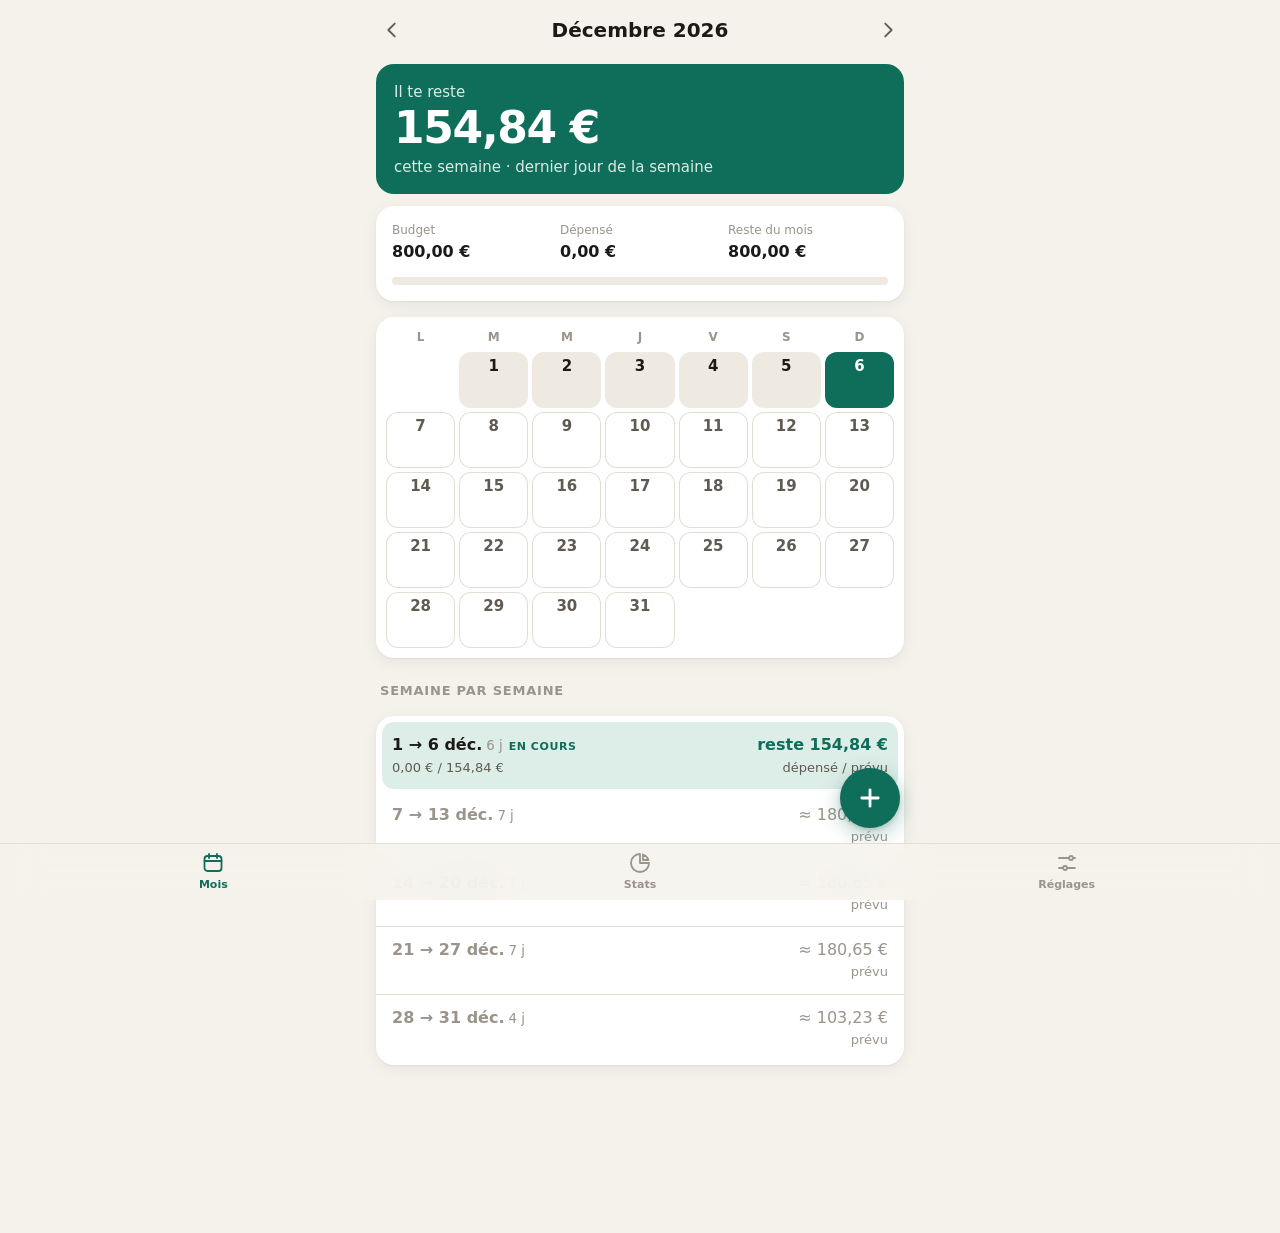
==== index.html @ 7071091b "Appli budget : PWA de suivi de budget mensuel Calendrier, reste de la semaine, stats par tag, réglag" ====
<!doctype html>
<html lang="fr">
<head>
  <meta charset="utf-8">
  <meta name="viewport" content="width=device-width, initial-scale=1, viewport-fit=cover">
  <title>Budget</title>
  <meta name="description" content="Suivi de budget mensuel, hors ligne.">
  <meta name="theme-color" content="#F5F2EC" media="(prefers-color-scheme: light)">
  <meta name="theme-color" content="#121110" media="(prefers-color-scheme: dark)">
  <meta name="color-scheme" content="light dark">
  <meta name="apple-mobile-web-app-capable" content="yes">
  <meta name="mobile-web-app-capable" content="yes">
  <meta name="apple-mobile-web-app-status-bar-style" content="default">
  <meta name="apple-mobile-web-app-title" content="Budget">
  <meta name="format-detection" content="telephone=no">
  <link rel="manifest" href="manifest.json">
  <link rel="apple-touch-icon" href="icons/icon-180.png">
  <link rel="icon" type="image/png" sizes="192x192" href="icons/icon-192.png">
  <link rel="stylesheet" href="styles.css">
</head>
<body>
  <div id="app">
    <main id="view-month" class="view" aria-label="Mois"></main>
    <main id="view-stats" class="view" aria-label="Statistiques" hidden></main>
    <main id="view-settings" class="view" aria-label="Réglages" hidden></main>
  </div>

  <button id="fab" class="fab" type="button" aria-label="Ajouter une dépense">
    <svg viewBox="0 0 24 24" aria-hidden="true"><path d="M12 5v14M5 12h14"/></svg>
  </button>

  <nav class="tabbar" aria-label="Navigation">
    <button type="button" data-tab="month" aria-current="page">
      <svg viewBox="0 0 24 24" aria-hidden="true"><rect x="3.5" y="5" width="17" height="15" rx="3"/><path d="M3.5 10h17M8 3v4M16 3v4"/></svg>
      <span>Mois</span>
    </button>
    <button type="button" data-tab="stats">
      <svg viewBox="0 0 24 24" aria-hidden="true"><path d="M12 3a9 9 0 1 0 9 9h-9z"/><path d="M15 3.5A9 9 0 0 1 20.5 9H15z"/></svg>
      <span>Stats</span>
    </button>
    <button type="button" data-tab="settings">
      <svg viewBox="0 0 24 24" aria-hidden="true"><path d="M4 7h10M18 7h2M4 17h4M12 17h8"/><circle cx="16" cy="7" r="2"/><circle cx="10" cy="17" r="2"/></svg>
      <span>Réglages</span>
    </button>
  </nav>

  <div id="sheet-backdrop" class="sheet-backdrop" hidden></div>
  <section id="sheet" class="sheet" role="dialog" aria-modal="true" aria-labelledby="sheet-title" hidden>
    <div class="sheet-grabber" aria-hidden="true"></div>
    <div id="sheet-body"></div>
  </section>

  <div id="toast" class="toast" role="status" aria-live="polite"></div>
  <input id="import-input" type="file" accept="application/json,.json" hidden>

  <script src="calc.js"></script>
  <script src="storage.js"></script>
  <script src="app.js"></script>
</body>
</html>
---- styles.css ----
/* ---------- Thème ---------- */
:root {
  --bg: #F5F2EC;
  --surface: #FFFFFF;
  --surface-2: #EEEAE2;
  --ink: #1C1A17;
  --ink-2: #5F5A52;
  --ink-3: #9A948A;
  --line: #E3DED4;
  --accent: #0F6E5A;
  --accent-ink: #FFFFFF;
  --accent-soft: #DDEDE7;
  --warn: #C9711C;
  --danger: #C23B2A;
  --danger-soft: #F8E1DC;
  --good: #1B7F46;
  --shadow: 0 1px 2px rgb(40 30 10 / 6%), 0 4px 16px rgb(40 30 10 / 6%);
  --radius: 18px;
  --tabbar-h: 56px;
  --safe-top: env(safe-area-inset-top, 0px);
  --safe-bottom: env(safe-area-inset-bottom, 0px);
  --safe-left: env(safe-area-inset-left, 0px);
  --safe-right: env(safe-area-inset-right, 0px);
  color-scheme: light dark;
}

@media (prefers-color-scheme: dark) {
  :root {
    --bg: #121110;
    --surface: #1D1C1A;
    --surface-2: #282623;
    --ink: #F2EEE7;
    --ink-2: #B5AFA5;
    --ink-3: #7E786F;
    --line: #312F2B;
    --accent: #3FBF9B;
    --accent-ink: #08201A;
    --accent-soft: #17352D;
    --warn: #F0A04B;
    --danger: #FF6B57;
    --danger-soft: #3A1C17;
    --good: #4CC27A;
    --shadow: 0 1px 2px rgb(0 0 0 / 40%);
  }
}

/* ---------- Base ---------- */
*, *::before, *::after { box-sizing: border-box; }

html { -webkit-text-size-adjust: 100%; text-size-adjust: 100%; }

body {
  margin: 0;
  background: var(--bg);
  color: var(--ink);
  font: 16px/1.4 -apple-system, BlinkMacSystemFont, "SF Pro Text", "Segoe UI", Roboto, system-ui, sans-serif;
  -webkit-font-smoothing: antialiased;
  overflow-x: hidden;
  overscroll-behavior-y: none;
  -webkit-tap-highlight-color: transparent;
}

body.sheet-open { overflow: hidden; }

button, input, select { font: inherit; color: inherit; }
button { cursor: pointer; touch-action: manipulation; -webkit-user-select: none; user-select: none; }
input { font-size: 16px; }
[hidden] { display: none !important; }
svg { display: block; }

.num { font-variant-numeric: tabular-nums; }
.muted { color: var(--ink-2); }
.danger { color: var(--danger); }
.good { color: var(--good); }

#app {
  max-width: 560px;
  margin: 0 auto;
  padding:
    calc(var(--safe-top) + 4px)
    calc(var(--safe-right) + 16px)
    calc(var(--tabbar-h) + var(--safe-bottom) + 96px)
    calc(var(--safe-left) + 16px);
}

/* ---------- En-tête / sélecteur de mois ---------- */
.monthbar {
  display: grid;
  grid-template-columns: 44px 1fr 44px;
  align-items: center;
  margin: 4px -6px 12px;
}

.monthbar h1 { margin: 0; text-align: center; font-size: 20px; font-weight: 700; letter-spacing: -0.01em; }

.monthbar .title-btn {
  min-height: 44px;
  width: 100%;
  border: 0;
  background: none;
  border-radius: 12px;
  padding: 0 8px;
}
.monthbar .title-btn small { display: block; font-size: 12px; font-weight: 500; color: var(--accent); margin-top: -2px; }

.icon-btn {
  width: 44px;
  height: 44px;
  display: grid;
  place-items: center;
  border: 0;
  border-radius: 50%;
  background: none;
  color: var(--ink-2);
}
.icon-btn:active { background: var(--surface-2); }
.icon-btn svg { width: 22px; height: 22px; fill: none; stroke: currentColor; stroke-width: 2; stroke-linecap: round; stroke-linejoin: round; }

.page-title { font-size: 28px; font-weight: 750; letter-spacing: -0.02em; margin: 12px 0 16px; }

/* ---------- Cartes ---------- */
.card {
  background: var(--surface);
  border-radius: var(--radius);
  box-shadow: var(--shadow);
  padding: 16px;
  margin-bottom: 16px;
}

.section-title {
  font-size: 13px;
  font-weight: 600;
  text-transform: uppercase;
  letter-spacing: 0.06em;
  color: var(--ink-3);
  margin: 24px 4px 8px;
}

/* ---------- Bandeau « cette semaine » ---------- */
.hero {
  background: var(--accent);
  color: var(--accent-ink);
  border-radius: var(--radius);
  padding: 18px 18px 16px;
  margin-bottom: 12px;
}
.hero.over { background: var(--danger); color: #fff; }
.hero .lead { margin: 0; font-size: 15px; opacity: 0.85; }
.hero .big {
  display: block;
  font-size: 44px;
  line-height: 1.05;
  font-weight: 750;
  letter-spacing: -0.03em;
  margin: 2px 0 6px;
  overflow-wrap: anywhere;
}
.hero .sub { margin: 0; font-size: 15px; opacity: 0.85; }

/* ---------- Résumé du mois ---------- */
.summary-grid {
  display: grid;
  grid-template-columns: repeat(3, minmax(0, 1fr));
  gap: 8px;
}
.summary-grid div { min-width: 0; }
.summary-grid dt { font-size: 12px; color: var(--ink-3); margin-bottom: 2px; }
.summary-grid dd { margin: 0; font-size: 16px; font-weight: 650; overflow-wrap: anywhere; }

.progress {
  height: 8px;
  border-radius: 99px;
  background: var(--surface-2);
  overflow: hidden;
  margin: 14px 0 0;
}
.progress > span {
  display: block;
  height: 100%;
  border-radius: inherit;
  background: var(--accent);
  transition: width 0.3s ease;
}
.progress.warn > span { background: var(--warn); }
.progress.over > span { background: var(--danger); }
.alert { margin: 10px 0 0; font-size: 14px; font-weight: 600; color: var(--danger); }

/* ---------- Calendrier ---------- */
.calendar { padding: 12px 10px 10px; }
.cal-head, .cal-grid {
  display: grid;
  grid-template-columns: repeat(7, minmax(0, 1fr));
  gap: 4px;
}
.cal-head span {
  text-align: center;
  font-size: 12px;
  font-weight: 600;
  color: var(--ink-3);
  padding-bottom: 6px;
}
.cal-grid .blank { min-height: 56px; }
.day {
  position: relative;
  min-height: 56px;
  min-width: 0;
  border: 0;
  border-radius: 12px;
  background: var(--surface-2);
  padding: 6px 2px 4px;
  display: flex;
  flex-direction: column;
  align-items: center;
  gap: 1px;
}
.day:active { filter: brightness(0.94); }
.day .n { font-size: 15px; font-weight: 600; line-height: 1.1; }
.day .t {
  font-size: 10.5px;
  font-weight: 600;
  color: var(--ink-2);
  white-space: nowrap;
  max-width: 100%;
  overflow: hidden;
  text-overflow: ellipsis;
}
.day .dots { display: flex; gap: 2px; margin-top: auto; height: 6px; }
.day .dots i { width: 5px; height: 5px; border-radius: 50%; }
.day.future { background: transparent; box-shadow: inset 0 0 0 1px var(--line); }
.day.future .n { color: var(--ink-2); }
.day.today { background: var(--accent); color: var(--accent-ink); }
.day.today .t { color: inherit; opacity: 0.9; }
.day.today .dots i { box-shadow: 0 0 0 1px var(--accent-ink); }

/* ---------- Semaines ---------- */
.weeks { padding: 4px 0; }
.week {
  display: grid;
  grid-template-columns: minmax(0, 1fr) auto;
  gap: 2px 12px;
  align-items: baseline;
  padding: 12px 16px;
  border-top: 1px solid var(--line);
}
.week:first-child { border-top: 0; }
.week .dates { font-weight: 600; }
.week .dates small { font-weight: 400; color: var(--ink-3); margin-left: 4px; }
.week .main { text-align: right; font-weight: 600; }
.week .detail { font-size: 13px; color: var(--ink-2); }
.week .detail.right { text-align: right; }
.week.future { color: var(--ink-3); }
.week.future .main, .week.future .detail { color: var(--ink-3); font-weight: 400; }
.week.current {
  background: var(--accent-soft);
  border-top-color: transparent;
  border-radius: 12px;
  margin: 2px 6px;
  padding: 12px 10px;
}
.week.current + .week { border-top-color: transparent; }
.week.current .main { color: var(--accent); }
.week.current.over .main { color: var(--danger); }
.badge {
  display: inline-block;
  font-size: 11px;
  font-weight: 700;
  text-transform: uppercase;
  letter-spacing: 0.05em;
  color: var(--accent);
  margin-left: 6px;
}

/* ---------- Bouton flottant ---------- */
.fab {
  position: fixed;
  z-index: 20;
  right: calc(var(--safe-right) + 20px);
  bottom: calc(var(--tabbar-h) + var(--safe-bottom) + 16px);
  width: 60px;
  height: 60px;
  border: 0;
  border-radius: 50%;
  background: var(--accent);
  color: var(--accent-ink);
  box-shadow: 0 6px 20px rgb(15 110 90 / 35%), 0 2px 4px rgb(0 0 0 / 15%);
  display: grid;
  place-items: center;
  transition: transform 0.15s ease;
}
.fab:active { transform: scale(0.94); }
.fab svg { width: 28px; height: 28px; fill: none; stroke: currentColor; stroke-width: 2.4; stroke-linecap: round; }
@media (min-width: 600px) {
  .fab { right: calc(50% - 280px + 20px); }
}

/* ---------- Barre d'onglets ---------- */
.tabbar {
  position: fixed;
  z-index: 25;
  left: 0;
  right: 0;
  bottom: 0;
  display: grid;
  grid-template-columns: repeat(3, 1fr);
  padding: 0 var(--safe-right) var(--safe-bottom) var(--safe-left);
  background: color-mix(in srgb, var(--bg) 85%, transparent);
  -webkit-backdrop-filter: saturate(180%) blur(20px);
  backdrop-filter: saturate(180%) blur(20px);
  border-top: 1px solid var(--line);
}
.tabbar button {
  height: var(--tabbar-h);
  border: 0;
  background: none;
  display: flex;
  flex-direction: column;
  align-items: center;
  justify-content: center;
  gap: 2px;
  font-size: 11px;
  font-weight: 600;
  color: var(--ink-3);
}
.tabbar svg { width: 24px; height: 24px; fill: none; stroke: currentColor; stroke-width: 1.8; stroke-linecap: round; stroke-linejoin: round; }
.tabbar button[aria-current="page"] { color: var(--accent); }

/* ---------- Bottom sheet ---------- */
.sheet-backdrop {
  position: fixed;
  inset: 0;
  z-index: 40;
  background: rgb(0 0 0 / 35%);
  opacity: 0;
  transition: opacity 0.25s ease;
}
.sheet-backdrop.show { opacity: 1; }

.sheet {
  position: fixed;
  z-index: 50;
  left: 0;
  right: 0;
  bottom: 0;
  max-width: 560px;
  margin: 0 auto;
  max-height: calc(100dvh - var(--safe-top) - 24px);
  overflow-y: auto;
  overscroll-behavior: contain;
  background: var(--surface);
  border-radius: 22px 22px 0 0;
  padding: 8px calc(var(--safe-right) + 18px) calc(var(--safe-bottom) + 18px) calc(var(--safe-left) + 18px);
  box-shadow: 0 -8px 30px rgb(0 0 0 / 18%);
  transform: translateY(100%);
  transition: transform 0.28s cubic-bezier(0.2, 0.8, 0.2, 1);
}
.sheet.show { transform: translateY(0); }
.sheet.dragging { transition: none; }
.sheet-grabber {
  width: 40px;
  height: 5px;
  border-radius: 99px;
  background: var(--line);
  margin: 2px auto 8px;
}

.sheet-header {
  display: flex;
  align-items: center;
  justify-content: space-between;
  gap: 8px;
  margin-bottom: 12px;
}
.sheet-header h2 { margin: 0; font-size: 20px; font-weight: 700; }
.sheet-header p { margin: 2px 0 0; font-size: 14px; color: var(--ink-2); }
.sheet-header .icon-btn { margin-right: -10px; flex: none; }

/* Liste des dépenses du jour */
.exp-list { list-style: none; margin: 0 0 16px; padding: 0; }
.exp-list li {
  display: flex;
  align-items: center;
  gap: 10px;
  min-height: 52px;
  border-top: 1px solid var(--line);
}
.exp-list li:first-child { border-top: 0; }
.exp-list .tagdot { width: 12px; height: 12px; border-radius: 50%; flex: none; }
.exp-list .name { flex: 1; min-width: 0; overflow: hidden; text-overflow: ellipsis; white-space: nowrap; }
.exp-list .amt { font-weight: 650; }
.exp-list .icon-btn { width: 44px; height: 44px; flex: none; }
.exp-list .icon-btn.del { color: var(--danger); }
.empty-day { color: var(--ink-2); margin: 4px 0 18px; }

/* Formulaire de dépense */
.amount-field {
  display: flex;
  align-items: baseline;
  gap: 6px;
  border-bottom: 2px solid var(--line);
  padding: 0 2px 4px;
  margin-bottom: 18px;
}
.amount-field:focus-within { border-bottom-color: var(--accent); }
.amount-field input {
  flex: 1;
  min-width: 0;
  border: 0;
  outline: none;
  background: none;
  font-size: 44px;
  font-weight: 700;
  letter-spacing: -0.02em;
  padding: 0;
  font-variant-numeric: tabular-nums;
}
.amount-field input::placeholder { color: var(--ink-3); opacity: 0.6; }
.amount-field span { font-size: 32px; font-weight: 600; color: var(--ink-3); }

.field-label { display: block; font-size: 13px; font-weight: 600; color: var(--ink-2); margin: 0 0 8px; }

.chips { display: flex; flex-wrap: wrap; gap: 8px; margin-bottom: 18px; }
.chip {
  display: inline-flex;
  align-items: center;
  gap: 8px;
  min-height: 44px;
  padding: 0 14px 0 12px;
  border: 1.5px solid var(--line);
  border-radius: 99px;
  background: var(--surface);
  font-size: 15px;
  font-weight: 550;
}
.chip i { width: 12px; height: 12px; border-radius: 50%; background: var(--c); flex: none; }
.chip[aria-pressed="true"] {
  border-color: var(--c);
  background: color-mix(in srgb, var(--c) 16%, var(--surface));
}

.input {
  width: 100%;
  min-height: 48px;
  padding: 10px 14px;
  border: 1.5px solid var(--line);
  border-radius: 12px;
  background: var(--surface);
  font-size: 16px;
  outline: none;
  -webkit-appearance: none;
  appearance: none;
}
.input:focus { border-color: var(--accent); }
input[type="date"].input { display: block; min-width: 0; text-align: left; }
input[type="date"]::-webkit-date-and-time-value { text-align: left; }

.form-actions { display: flex; gap: 10px; margin-top: 20px; }

.btn {
  min-height: 50px;
  padding: 0 18px;
  border: 0;
  border-radius: 14px;
  font-size: 16px;
  font-weight: 650;
  display: inline-flex;
  align-items: center;
  justify-content: center;
  gap: 8px;
}
.btn:active { filter: brightness(0.92); }
.btn-primary { background: var(--accent); color: var(--accent-ink); flex: 1; }
.btn-primary:disabled { opacity: 0.4; filter: none; }
.btn-secondary { background: var(--surface-2); color: var(--ink); }
.btn-danger { background: var(--danger-soft); color: var(--danger); }
.btn-block { width: 100%; }
.btn svg { width: 20px; height: 20px; fill: none; stroke: currentColor; stroke-width: 2.2; stroke-linecap: round; }

/* ---------- Stats ---------- */
.donut-wrap { position: relative; width: min(240px, 70vw); margin: 8px auto 4px; }
.donut-wrap svg { width: 100%; height: auto; }
.donut-center {
  position: absolute;
  inset: 0;
  display: flex;
  flex-direction: column;
  align-items: center;
  justify-content: center;
  text-align: center;
  pointer-events: none;
}
.donut-center small { font-size: 13px; color: var(--ink-2); }
.donut-center strong { font-size: 24px; font-weight: 750; letter-spacing: -0.02em; }

.tag-rows { list-style: none; margin: 0; padding: 0; }
.tag-rows li {
  display: grid;
  grid-template-columns: 14px minmax(0, 1fr) auto auto;
  align-items: center;
  gap: 10px;
  min-height: 48px;
  border-top: 1px solid var(--line);
}
.tag-rows li:first-child { border-top: 0; }
.tag-rows i { width: 14px; height: 14px; border-radius: 50%; }
.tag-rows .name { overflow: hidden; text-overflow: ellipsis; white-space: nowrap; }
.tag-rows .pct { color: var(--ink-3); font-size: 14px; min-width: 3.2em; text-align: right; }
.tag-rows .amt { font-weight: 650; }

.empty {
  text-align: center;
  padding: 32px 16px;
  color: var(--ink-2);
}
.empty svg { width: 56px; height: 56px; margin: 0 auto 12px; fill: none; stroke: var(--ink-3); stroke-width: 1.5; }
.empty strong { display: block; color: var(--ink); font-size: 17px; margin-bottom: 4px; }

/* ---------- Réglages ---------- */
.setting { margin-bottom: 16px; }
.setting:last-child { margin-bottom: 0; }
.setting .hint { font-size: 13px; color: var(--ink-2); margin: 6px 2px 0; }
.money-input { position: relative; }
.money-input .input { padding-right: 36px; }
.money-input::after {
  content: "€";
  position: absolute;
  right: 14px;
  top: 50%;
  transform: translateY(-50%);
  color: var(--ink-3);
  pointer-events: none;
}
.link-btn {
  border: 0;
  background: none;
  color: var(--accent);
  font-weight: 600;
  font-size: 15px;
  min-height: 44px;
  padding: 0 2px;
}

.tag-edit { list-style: none; margin: 0; padding: 0; }
.tag-edit > li { border-top: 1px solid var(--line); padding: 6px 0; }
.tag-edit > li:first-child { border-top: 0; padding-top: 0; }
.tag-line { display: flex; align-items: center; gap: 8px; }
.tag-line .input { flex: 1; min-width: 0; min-height: 44px; border-color: transparent; background: var(--surface-2); }
.tag-line .input:focus { border-color: var(--accent); background: var(--surface); }
.swatch-btn {
  width: 44px;
  height: 44px;
  flex: none;
  border: 0;
  background: none;
  display: grid;
  place-items: center;
  border-radius: 50%;
}
.swatch-btn i { width: 26px; height: 26px; border-radius: 50%; background: var(--c); box-shadow: inset 0 0 0 2px rgb(0 0 0 / 8%); }
.tag-line .icon-btn.del { color: var(--danger); }
.tag-line .lock { width: 44px; height: 44px; display: grid; place-items: center; color: var(--ink-3); flex: none; }
.tag-line .lock svg { width: 18px; height: 18px; fill: none; stroke: currentColor; stroke-width: 2; }

.palette {
  display: grid;
  grid-template-columns: repeat(5, 44px);
  justify-content: start;
  gap: 4px 8px;
  padding: 6px 0 4px 44px;
}
.palette button {
  width: 44px;
  height: 44px;
  border: 0;
  border-radius: 50%;
  background: none;
  display: grid;
  place-items: center;
}
.palette button i { width: 30px; height: 30px; border-radius: 50%; background: var(--c); }
.palette button[aria-pressed="true"] i { box-shadow: 0 0 0 3px var(--surface), 0 0 0 5px var(--c); }

.add-tag { display: flex; gap: 8px; margin-top: 12px; }
.add-tag .input { flex: 1; min-width: 0; }
.add-tag .btn { min-height: 48px; }

.backup-actions { display: grid; grid-template-columns: 1fr; gap: 10px; }
.backup-info { font-size: 14px; color: var(--ink-2); margin: 12px 2px 0; }
.reminder {
  display: flex;
  gap: 10px;
  align-items: flex-start;
  background: color-mix(in srgb, var(--warn) 14%, var(--surface));
  color: var(--ink);
  border-radius: 12px;
  padding: 10px 12px;
  margin-top: 12px;
  font-size: 14px;
}
.reminder svg { width: 20px; height: 20px; flex: none; fill: none; stroke: var(--warn); stroke-width: 2; stroke-linecap: round; }

.footer-note { text-align: center; font-size: 12px; color: var(--ink-3); margin-top: 24px; }
.footer-note a { color: inherit; }

/* ---------- Toast ---------- */
.toast {
  position: fixed;
  z-index: 60;
  left: 50%;
  top: calc(var(--safe-top) + 12px);
  transform: translate(-50%, -20px);
  width: max-content;
  max-width: calc(100vw - 32px);
  text-align: center;
  padding: 10px 16px;
  border-radius: 99px;
  background: var(--ink);
  color: var(--bg);
  font-size: 14px;
  font-weight: 600;
  opacity: 0;
  pointer-events: none;
  transition: opacity 0.2s ease, transform 0.2s ease;
}
.toast.show { opacity: 1; transform: translate(-50%, 0); }

@media (prefers-reduced-motion: reduce) {
  *, *::before, *::after { transition-duration: 0.01ms !important; }
}
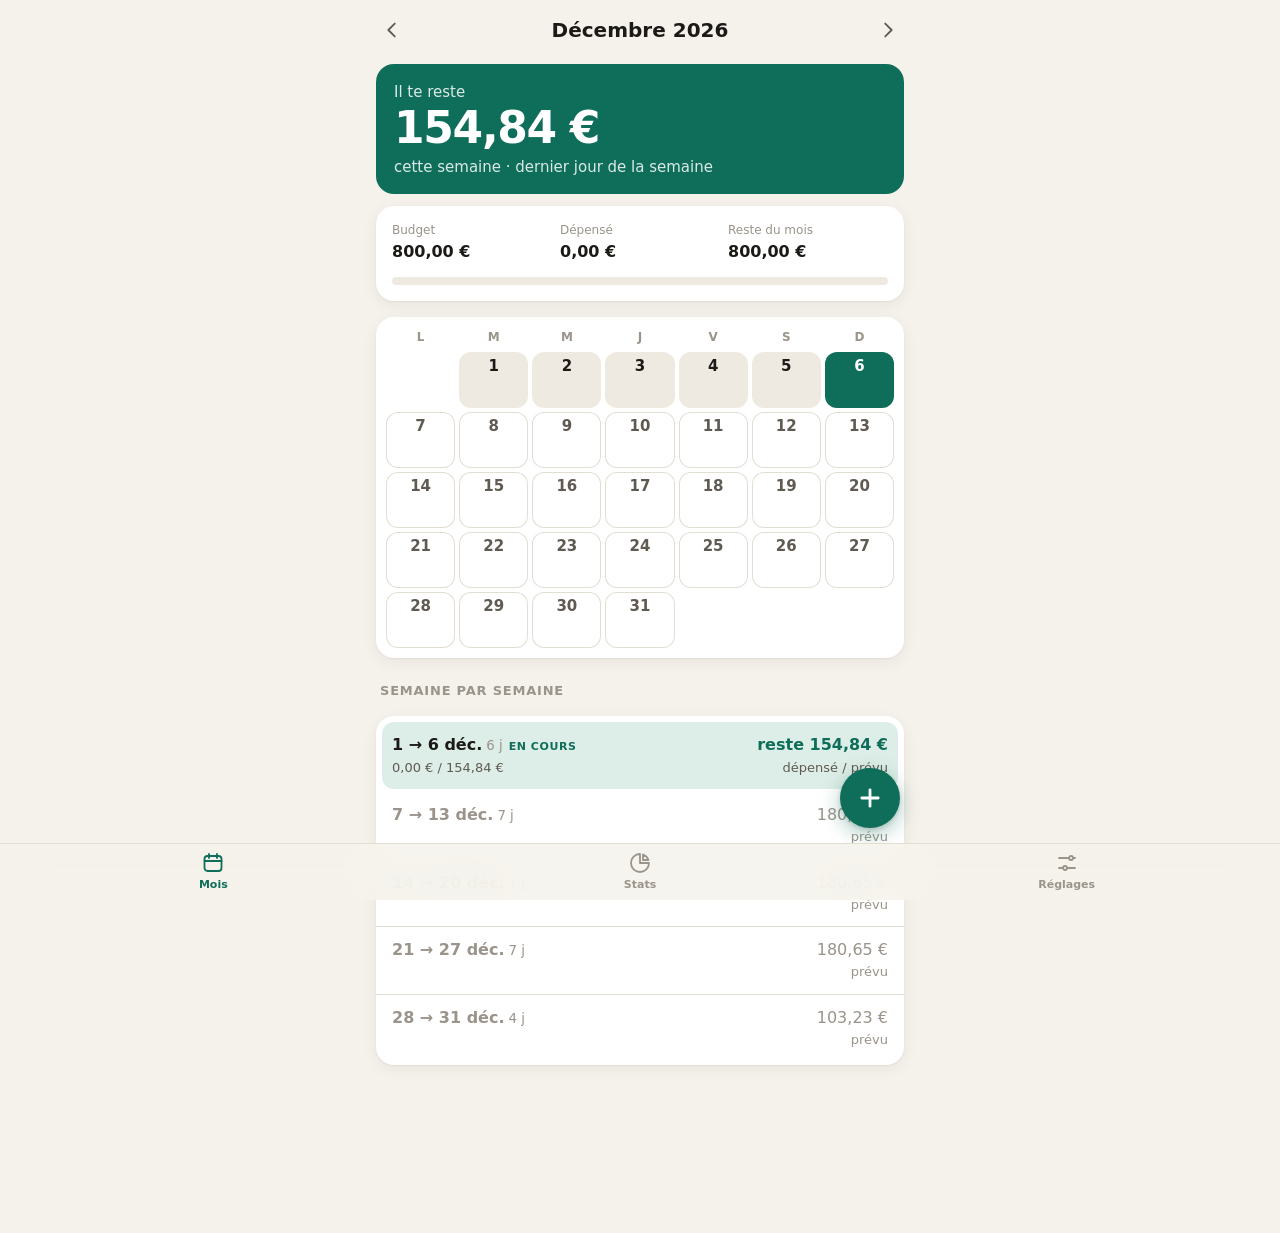
==== commit 9562ac62: "Ajoute le favicon Co-Authored-By: Claude Opus 5.5 <noreply@anthropic.com>" ====
--- a/index.html
+++ b/index.html
@@ -15,7 +15,7 @@
   <meta name="format-detection" content="telephone=no">
   <link rel="manifest" href="manifest.json">
   <link rel="apple-touch-icon" href="icons/icon-180.png">
-  <link rel="icon" type="image/png" sizes="192x192" href="icons/icon-192.png">
+  <link rel="icon" type="image/png" sizes="128x128" href="favicon.png">
   <link rel="stylesheet" href="styles.css">
 </head>
 <body>
